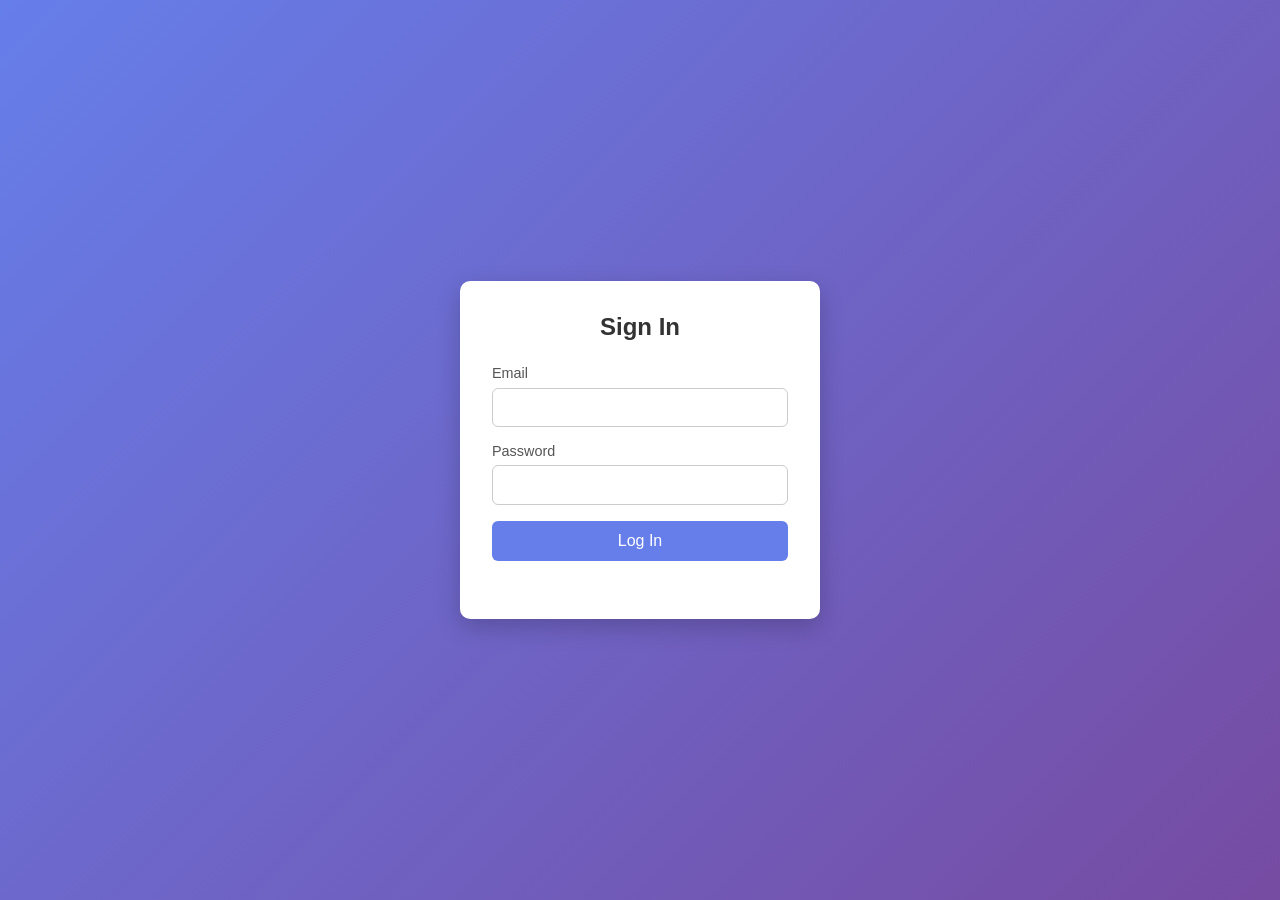
==== login.html @ 5e327648 "Add simple login page Co-authored-by: SivasankarMathi <222168777+SivasankarMathi@users.noreply.githu" ====
<!DOCTYPE html>
<html lang="en">
<head>
  <meta charset="UTF-8" />
  <meta name="viewport" content="width=device-width, initial-scale=1.0" />
  <title>Login</title>
  <style>
    * { margin: 0; padding: 0; box-sizing: border-box; font-family: Arial, sans-serif; }
    body {
      min-height: 100vh;
      display: flex;
      align-items: center;
      justify-content: center;
      background: linear-gradient(135deg, #667eea, #764ba2);
    }
    .card {
      background: #fff;
      padding: 2rem;
      border-radius: 10px;
      box-shadow: 0 8px 24px rgba(0, 0, 0, 0.2);
      width: 100%;
      max-width: 360px;
    }
    h1 { text-align: center; margin-bottom: 1.5rem; color: #333; font-size: 1.5rem; }
    .field { margin-bottom: 1rem; }
    label { display: block; margin-bottom: 0.4rem; color: #555; font-size: 0.9rem; }
    input {
      width: 100%;
      padding: 0.6rem;
      border: 1px solid #ccc;
      border-radius: 6px;
      font-size: 1rem;
    }
    input:focus { outline: none; border-color: #667eea; }
    button {
      width: 100%;
      padding: 0.7rem;
      background: #667eea;
      color: #fff;
      border: none;
      border-radius: 6px;
      font-size: 1rem;
      cursor: pointer;
      transition: background 0.2s;
    }
    button:hover { background: #5a6fd6; }
    .error { color: #d9534f; font-size: 0.85rem; margin-top: 0.75rem; text-align: center; min-height: 1em; }
  </style>
</head>
<body>
  <form class="card" id="loginForm" novalidate>
    <h1>Sign In</h1>
    <div class="field">
      <label for="email">Email</label>
      <input type="email" id="email" name="email" required autocomplete="email" />
    </div>
    <div class="field">
      <label for="password">Password</label>
      <input type="password" id="password" name="password" required autocomplete="current-password" />
    </div>
    <button type="submit">Log In</button>
    <p class="error" id="error"></p>
  </form>
  <script>
    document.getElementById('loginForm').addEventListener('submit', function (e) {
      e.preventDefault();
      const email = document.getElementById('email').value.trim();
      const password = document.getElementById('password').value;
      const error = document.getElementById('error');
      if (!email || !password) {
        error.textContent = 'Please enter both email and password.';
        return;
      }
      error.textContent = '';
      alert('Logged in as ' + email);
    });
  </script>
</body>
</html>
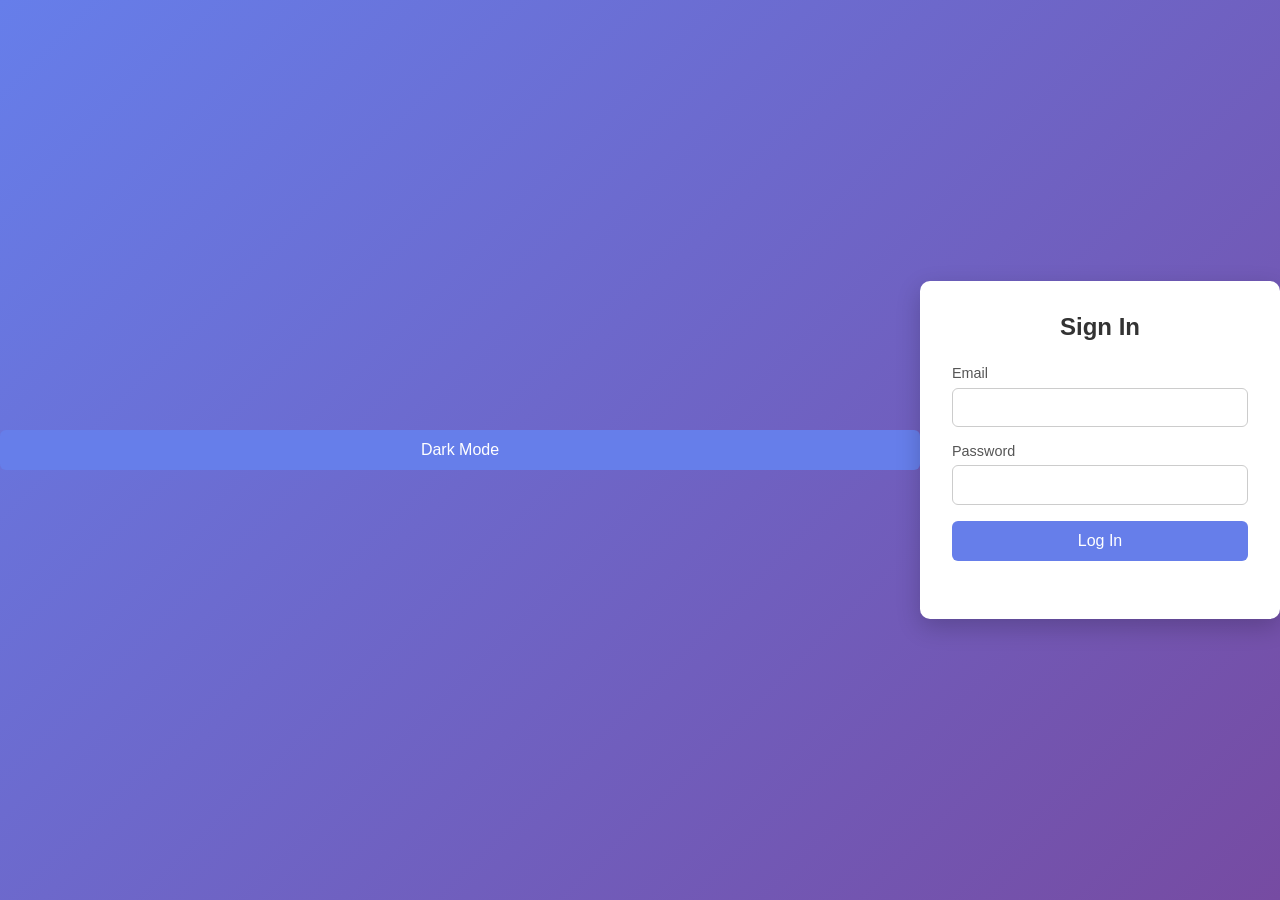
==== commit 9d9f8723: "Add dark theme toggle to login page Co-authored-by: SivasankarMathi <222168777+SivasankarMathi@users" ====
--- a/login.html
+++ b/login.html
@@ -6,32 +6,55 @@
   <title>Login</title>
   <style>
     * { margin: 0; padding: 0; box-sizing: border-box; font-family: Arial, sans-serif; }
+    :root {
+      --bg: linear-gradient(135deg, #667eea, #764ba2);
+      --card-bg: #fff;
+      --text: #333;
+      --label: #555;
+      --input-border: #ccc;
+      --input-bg: #fff;
+      --input-text: #333;
+      --accent: #667eea;
+    }
+    [data-theme="dark"] {
+      --bg: linear-gradient(135deg, #1a1a2e, #16213e);
+      --card-bg: #232336;
+      --text: #eaeaea;
+      --label: #b0b0c0;
+      --input-border: #44445c;
+      --input-bg: #2d2d44;
+      --input-text: #eaeaea;
+      --accent: #7a8df0;
+    }
     body {
       min-height: 100vh;
       display: flex;
       align-items: center;
       justify-content: center;
-      background: linear-gradient(135deg, #667eea, #764ba2);
+      background: var(--bg);
+      transition: background 0.3s;
     }
     .card {
-      background: #fff;
+      background: var(--card-bg);
       padding: 2rem;
       border-radius: 10px;
       box-shadow: 0 8px 24px rgba(0, 0, 0, 0.2);
       width: 100%;
       max-width: 360px;
     }
-    h1 { text-align: center; margin-bottom: 1.5rem; color: #333; font-size: 1.5rem; }
+    h1 { text-align: center; margin-bottom: 1.5rem; color: var(--text); font-size: 1.5rem; }
     .field { margin-bottom: 1rem; }
-    label { display: block; margin-bottom: 0.4rem; color: #555; font-size: 0.9rem; }
+    label { display: block; margin-bottom: 0.4rem; color: var(--label); font-size: 0.9rem; }
     input {
       width: 100%;
       padding: 0.6rem;
-      border: 1px solid #ccc;
+      border: 1px solid var(--input-border);
       border-radius: 6px;
       font-size: 1rem;
+      background: var(--input-bg);
+      color: var(--input-text);
     }
-    input:focus { outline: none; border-color: #667eea; }
+    input:focus { outline: none; border-color: var(--accent); }
     button {
       width: 100%;
       padding: 0.7rem;
@@ -48,6 +71,7 @@
   </style>
 </head>
 <body>
+  <button type="button" class="theme-toggle" id="themeToggle">Dark Mode</button>
   <form class="card" id="loginForm" novalidate>
     <h1>Sign In</h1>
     <div class="field">
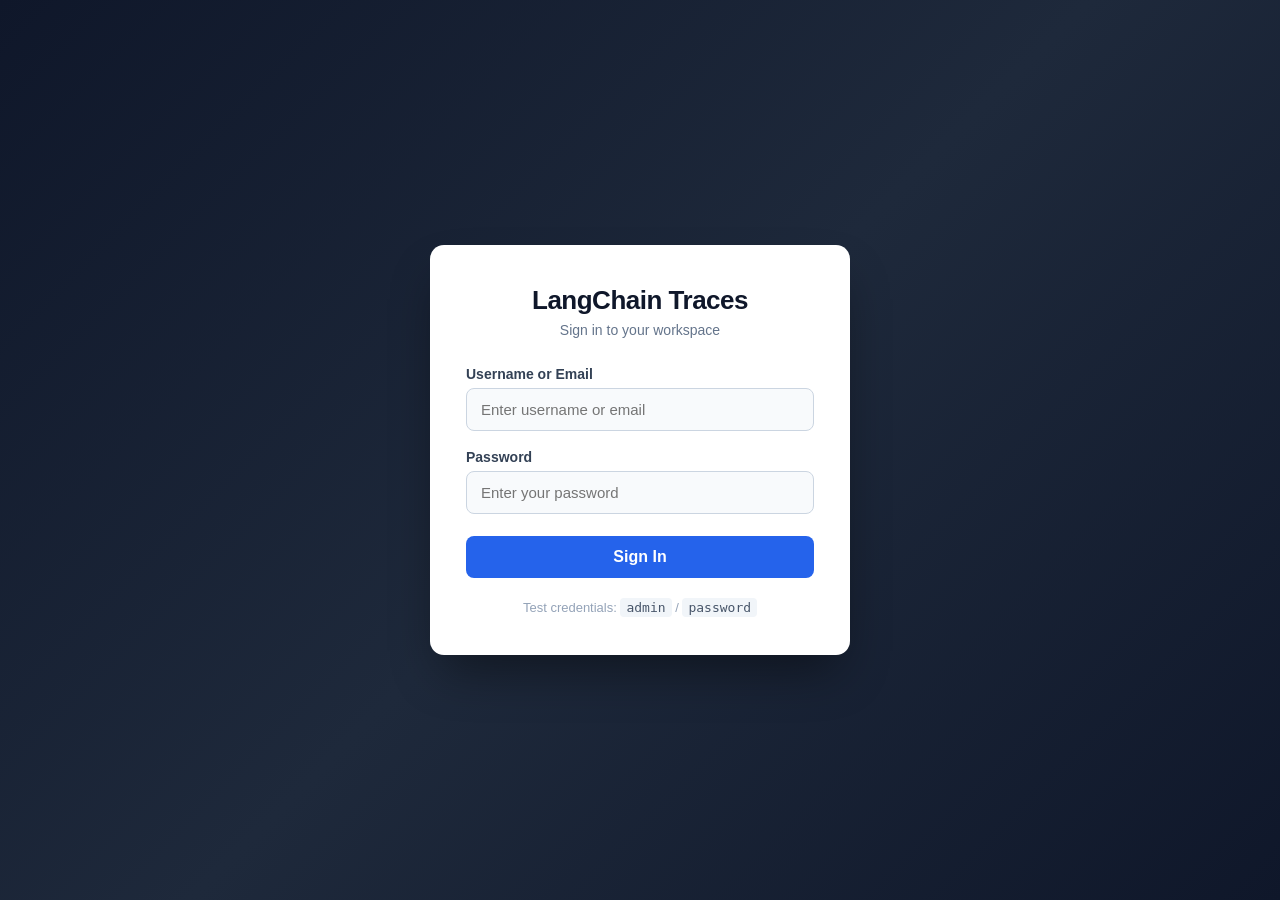
==== commit d0e636f6: "Create login page with modern UI and client-side authentication Co-authored-by: SivasankarMathi <222" ====
--- a/login.html
+++ b/login.html
@@ -1,103 +1,34 @@
 <!DOCTYPE html>
 <html lang="en">
 <head>
-  <meta charset="UTF-8" />
-  <meta name="viewport" content="width=device-width, initial-scale=1.0" />
-  <title>Login</title>
-  <style>
-    * { margin: 0; padding: 0; box-sizing: border-box; font-family: Arial, sans-serif; }
-    :root {
-      --bg: linear-gradient(135deg, #667eea, #764ba2);
-      --card-bg: #fff;
-      --text: #333;
-      --label: #555;
-      --input-border: #ccc;
-      --input-bg: #fff;
-      --input-text: #333;
-      --accent: #667eea;
-    }
-    [data-theme="dark"] {
-      --bg: linear-gradient(135deg, #1a1a2e, #16213e);
-      --card-bg: #232336;
-      --text: #eaeaea;
-      --label: #b0b0c0;
-      --input-border: #44445c;
-      --input-bg: #2d2d44;
-      --input-text: #eaeaea;
-      --accent: #7a8df0;
-    }
-    body {
-      min-height: 100vh;
-      display: flex;
-      align-items: center;
-      justify-content: center;
-      background: var(--bg);
-      transition: background 0.3s;
-    }
-    .card {
-      background: var(--card-bg);
-      padding: 2rem;
-      border-radius: 10px;
-      box-shadow: 0 8px 24px rgba(0, 0, 0, 0.2);
-      width: 100%;
-      max-width: 360px;
-    }
-    h1 { text-align: center; margin-bottom: 1.5rem; color: var(--text); font-size: 1.5rem; }
-    .field { margin-bottom: 1rem; }
-    label { display: block; margin-bottom: 0.4rem; color: var(--label); font-size: 0.9rem; }
-    input {
-      width: 100%;
-      padding: 0.6rem;
-      border: 1px solid var(--input-border);
-      border-radius: 6px;
-      font-size: 1rem;
-      background: var(--input-bg);
-      color: var(--input-text);
-    }
-    input:focus { outline: none; border-color: var(--accent); }
-    button {
-      width: 100%;
-      padding: 0.7rem;
-      background: #667eea;
-      color: #fff;
-      border: none;
-      border-radius: 6px;
-      font-size: 1rem;
-      cursor: pointer;
-      transition: background 0.2s;
-    }
-    button:hover { background: #5a6fd6; }
-    .error { color: #d9534f; font-size: 0.85rem; margin-top: 0.75rem; text-align: center; min-height: 1em; }
-  </style>
+    <meta charset="UTF-8">
+    <meta name="viewport" content="width=device-width, initial-scale=1.0">
+    <title>Login - LangChain Traces</title>
+    <link rel="stylesheet" href="styles.css">
 </head>
 <body>
-  <button type="button" class="theme-toggle" id="themeToggle">Dark Mode</button>
-  <form class="card" id="loginForm" novalidate>
-    <h1>Sign In</h1>
-    <div class="field">
-      <label for="email">Email</label>
-      <input type="email" id="email" name="email" required autocomplete="email" />
+    <div class="login-container">
+        <div class="login-card">
+            <div class="brand">
+                <h1>LangChain Traces</h1>
+                <p>Sign in to your workspace</p>
+            </div>
+            <form id="loginForm" novalidate>
+                <div class="field">
+                    <label for="username">Username or Email</label>
+                    <input type="text" id="username" name="username" placeholder="Enter username or email" autocomplete="username" required>
+                </div>
+                <div class="field">
+                    <label for="password">Password</label>
+                    <input type="password" id="password" name="password" placeholder="Enter your password" autocomplete="current-password" required>
+                </div>
+                <div class="error" id="errorMessage" role="alert" hidden></div>
+                <div class="success" id="successMessage" role="status" hidden></div>
+                <button type="submit" id="loginButton">Sign In</button>
+            </form>
+            <p class="hint">Test credentials: <code>admin</code> / <code>password</code></p>
+        </div>
     </div>
-    <div class="field">
-      <label for="password">Password</label>
-      <input type="password" id="password" name="password" required autocomplete="current-password" />
-    </div>
-    <button type="submit">Log In</button>
-    <p class="error" id="error"></p>
-  </form>
-  <script>
-    document.getElementById('loginForm').addEventListener('submit', function (e) {
-      e.preventDefault();
-      const email = document.getElementById('email').value.trim();
-      const password = document.getElementById('password').value;
-      const error = document.getElementById('error');
-      if (!email || !password) {
-        error.textContent = 'Please enter both email and password.';
-        return;
-      }
-      error.textContent = '';
-      alert('Logged in as ' + email);
-    });
-  </script>
+    <script src="script.js"></script>
 </body>
 </html>
--- a/styles.css
+++ b/styles.css
@@ -0,0 +1,144 @@
+* {
+    margin: 0;
+    padding: 0;
+    box-sizing: border-box;
+}
+
+body {
+    font-family: -apple-system, BlinkMacSystemFont, 'Segoe UI', Roboto, Helvetica, Arial, sans-serif;
+    background: linear-gradient(135deg, #0f172a 0%, #1e293b 50%, #0f172a 100%);
+    min-height: 100vh;
+    display: flex;
+    justify-content: center;
+    align-items: center;
+    padding: 20px;
+    color: #0f172a;
+}
+
+.login-container {
+    width: 100%;
+    max-width: 420px;
+}
+
+.login-card {
+    background: #ffffff;
+    border-radius: 14px;
+    padding: 40px 36px;
+    box-shadow: 0 25px 50px -12px rgba(0, 0, 0, 0.45);
+}
+
+.brand {
+    text-align: center;
+    margin-bottom: 28px;
+}
+
+.brand h1 {
+    font-size: 26px;
+    font-weight: 700;
+    color: #0f172a;
+    letter-spacing: -0.5px;
+    margin-bottom: 6px;
+}
+
+.brand p {
+    color: #64748b;
+    font-size: 14px;
+}
+
+.field {
+    margin-bottom: 18px;
+}
+
+.field label {
+    display: block;
+    font-size: 14px;
+    font-weight: 600;
+    color: #334155;
+    margin-bottom: 6px;
+}
+
+.field input {
+    width: 100%;
+    padding: 12px 14px;
+    border: 1px solid #cbd5e1;
+    border-radius: 8px;
+    font-size: 15px;
+    color: #0f172a;
+    background-color: #f8fafc;
+    transition: border-color 0.2s, box-shadow 0.2s, background-color 0.2s;
+}
+
+.field input:focus {
+    outline: none;
+    background-color: #ffffff;
+    border-color: #2563eb;
+    box-shadow: 0 0 0 3px rgba(37, 99, 235, 0.15);
+}
+
+.error {
+    background: #fef2f2;
+    color: #b91c1c;
+    border: 1px solid #fecaca;
+    border-radius: 8px;
+    padding: 10px 12px;
+    font-size: 14px;
+    margin-bottom: 16px;
+}
+
+.success {
+    background: #f0fdf4;
+    color: #15803d;
+    border: 1px solid #bbf7d0;
+    border-radius: 8px;
+    padding: 10px 12px;
+    font-size: 14px;
+    margin-bottom: 16px;
+}
+
+button {
+    width: 100%;
+    padding: 12px;
+    background: #2563eb;
+    color: #ffffff;
+    border: none;
+    border-radius: 8px;
+    font-size: 16px;
+    font-weight: 600;
+    cursor: pointer;
+    transition: background 0.2s, transform 0.1s;
+    margin-top: 4px;
+}
+
+button:hover {
+    background: #1d4ed8;
+}
+
+button:active {
+    transform: translateY(1px);
+}
+
+button:disabled {
+    background: #93c5fd;
+    cursor: not-allowed;
+}
+
+.hint {
+    text-align: center;
+    margin-top: 22px;
+    font-size: 13px;
+    color: #94a3b8;
+}
+
+.hint code {
+    background: #f1f5f9;
+    padding: 2px 6px;
+    border-radius: 4px;
+    color: #475569;
+    font-family: monospace;
+}
+
+@media (max-width: 480px) {
+    .login-card {
+        padding: 28px 20px;
+    }
+}
